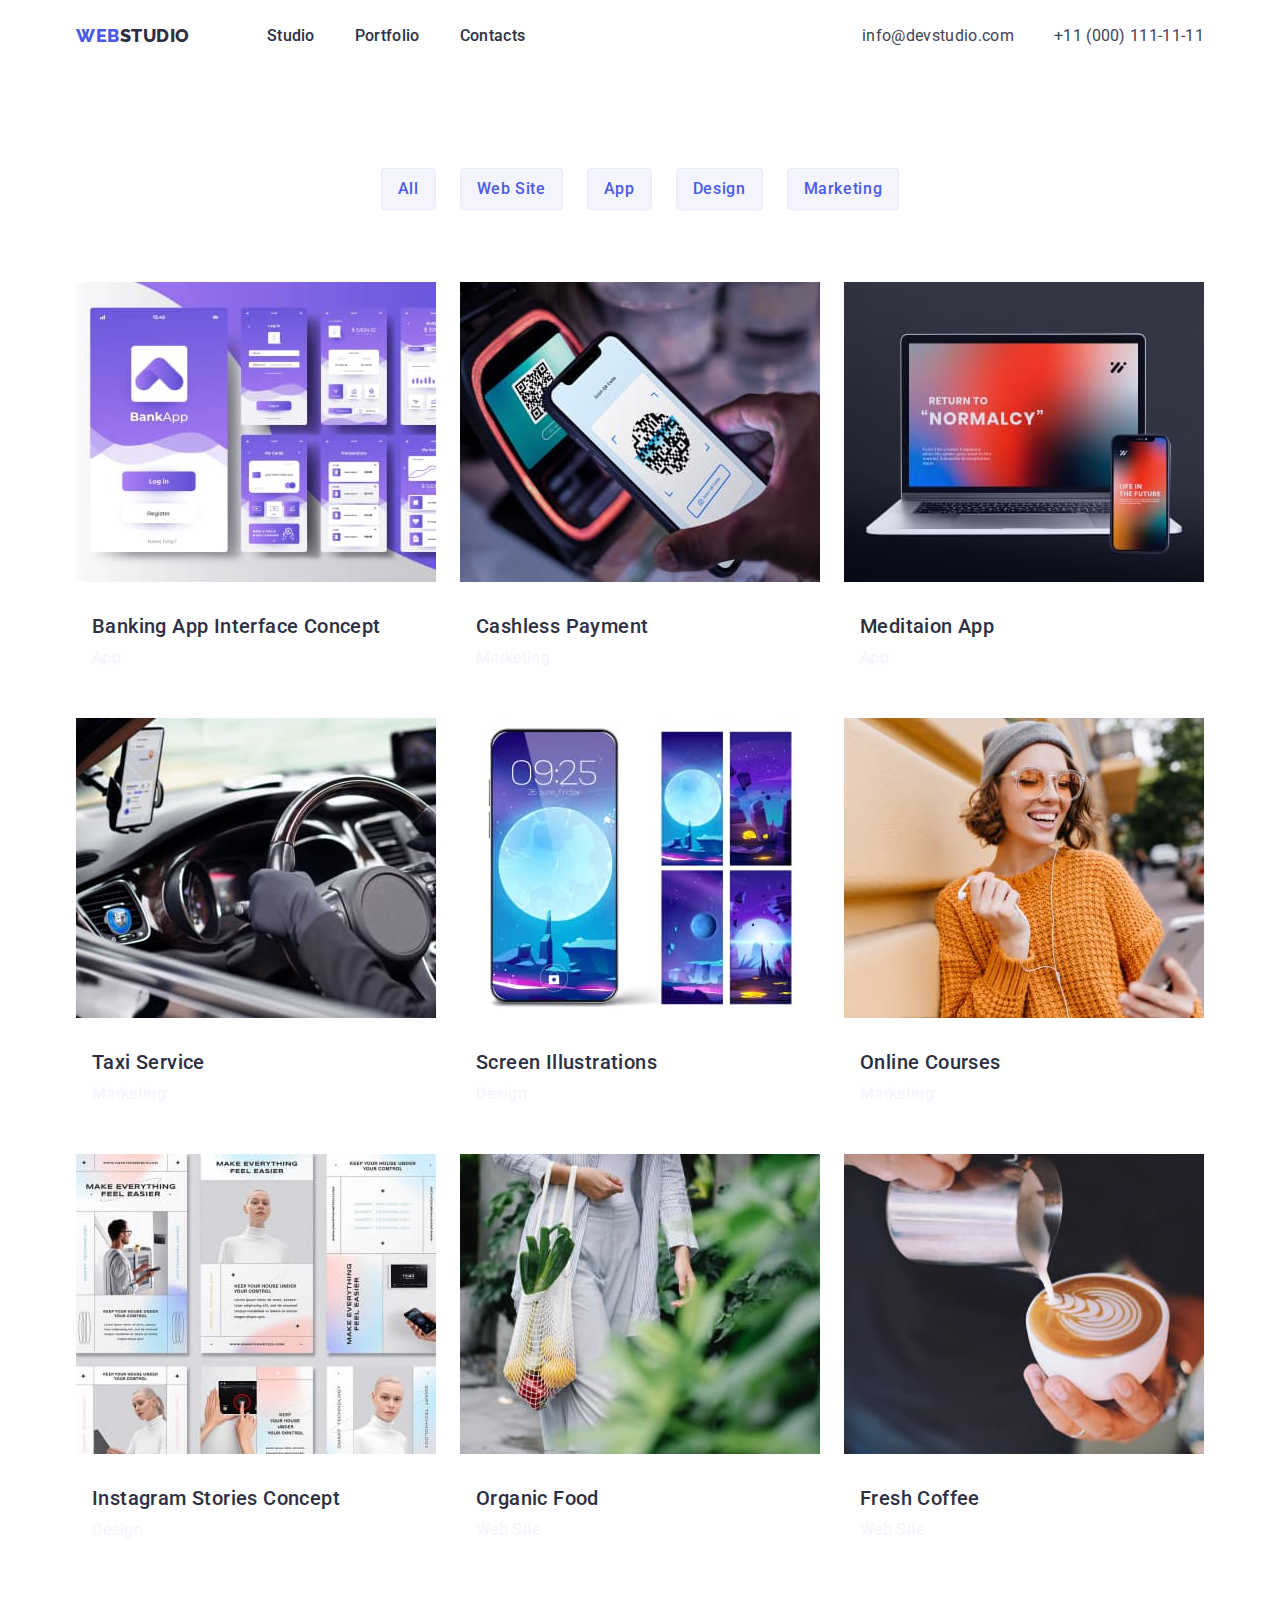
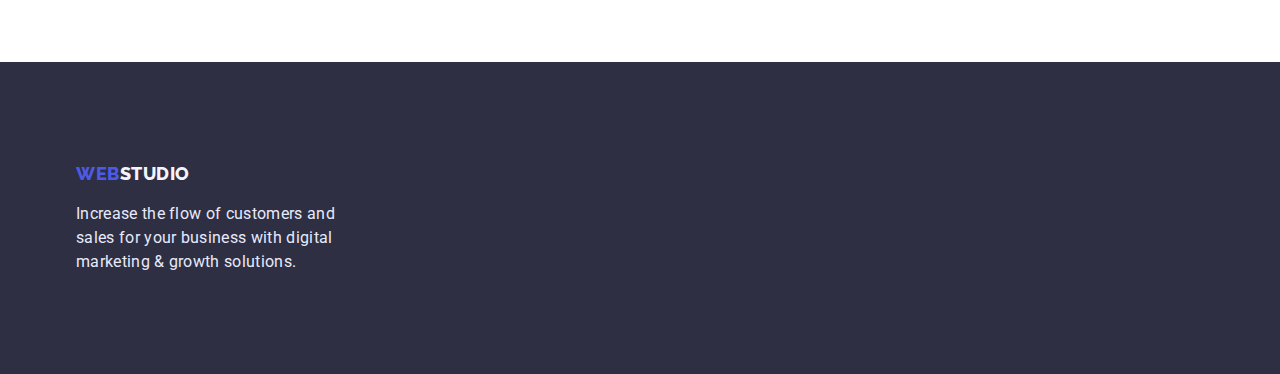
==== portfolio.html @ e655b71c "homework 3" ====
<!DOCTYPE html>
<html lang="en">
	<head>
		<meta charset="UTF-8" />
		<meta http-equiv="X-UA-Compatible" content="IE=edge" />
		<meta name="viewport" content="width=device-width, initial-scale=1.0" />
		<title>Portfolio</title>
		<link rel="preconnect" href="https://fonts.googleapis.com" />
		<link rel="preconnect" href="https://fonts.gstatic.com" crossorigin />
		<link
			rel="stylesheet"
			href="https://fonts.googleapis.com/css2?family=Raleway:wght@800&family=Roboto:wght@400;500;700;900&display=swap"
		/>
		<link
			rel="stylesheet"
			href="https://cdnjs.cloudflare.com/ajax/libs/modern-normalize/1.0.0/modern-normalize.min.css"
		/>
		<link rel="stylesheet" href="./css/styles.css" />
	</head>
	<body>
		<header class="header">
			<div class="page-header container">
				<!-- Logo -->
				<a href="#" class="link logo"><span class="web">WEB</span>STUDIO</a>
				<!-- Nav -->
				<ul class="header-list">
					<li class="header-item"><a class="header-link link" href="./index.html">Studio</a></li>
					<li class="header-item"><a class="header-link link" href="./portfolio.html">Portfolio</a></li>
					<li class="header-item"><a class="header-link link" href="#">Contacts</a></li>
				</ul>
				<!-- Contacts -->
				<ul class="header-contacts">
					<li><a class="header-phone link" href="mailto:info@devstudio.com">info@devstudio.com</a></li>
					<li><a class="header-mail link" href="tel:+110001111111">+11 (000) 111-11-11</a></li>
				</ul>
			</div>
		</header>
		<main>
			<section>
				<div class="container">
					<h1 class="visually-hidden">Portfolio</h1>
					<!-- Filter -->
					<ul class="filter">
						<li class="filter-item"><button class="filter-button" type="button">All</button></li>
						<li class="filter-item"><button class="filter-button" type="button">Web Site</button></li>
						<li class="filter-item"><button class="filter-button" type="button">App</button></li>
						<li class="filter-item"><button class="filter-button" type="button">Design</button></li>
						<li class="filter-item"><button class="filter-button" type="button">Marketing</button></li>
					</ul>
				</div>
				<!-- Portfolio -->
				<div class="container">
					<ul class="portfolio-list">
						<li class="portfolio-item">
							<img
								class="portfolio-card"
								src="./img/portfolio/app.jpg"
								alt="Banking app interface"
								width="360"
								height="300"
							/>
							<h2 class="portfolio-title">Banking App Interface Concept</h2>
							<p class="portfolio-text">App</p>
						</li>
						<li class="portfolio-item">
							<img
								class="portfolio-card"
								src="./img/portfolio/payment.jpg"
								alt="Cashless payment"
								width="360"
								height="300"
							/>
							<h2 class="portfolio-title">Cashless Payment</h2>
							<p class="portfolio-text">Marketing</p>
						</li>
						<li class="portfolio-item">
							<img
								class="portfolio-card"
								src="./img/portfolio/notebook.jpg"
								alt="Notebook and phone"
								width="360"
								height="300"
							/>
							<h2 class="portfolio-title">Meditaion App</h2>
							<p class="portfolio-text">App</p>
						</li>
						<li class="portfolio-item">
							<img
								class="portfolio-card"
								src="./img/portfolio/drive.jpg"
								alt="Driving a car"
								width="360"
								height="300"
							/>
							<h2 class="portfolio-title">Taxi Service</h2>
							<p class="portfolio-text">Marketing</p>
						</li>
						<li class="portfolio-item">
							<img
								class="portfolio-card"
								src="./img/portfolio/phonetheme.jpg"
								alt="Phonethemes"
								width="360"
								height="300"
							/>
							<h2 class="portfolio-title">Screen Illustrations</h2>
							<p class="portfolio-text">Design</p>
						</li>
						<li class="portfolio-item">
							<img
								class="portfolio-card"
								src="./img/portfolio/girl.jpg"
								alt="Girl talkin by phone"
								width="360"
								height="300"
							/>
							<h2 class="portfolio-title">Online Courses</h2>
							<p class="portfolio-text">Marketing</p>
						</li>
						<li class="portfolio-item">
							<img
								class="portfolio-card"
								src="./img/portfolio/feel-easier.jpg"
								alt="Instagram stories screenshots"
								width="360"
								height="300"
							/>
							<h2 class="portfolio-title">Instagram Stories Concept</h2>
							<p class="portfolio-text">Design</p>
						</li>
						<li class="portfolio-item">
							<img
								class="portfolio-card"
								src="./img/portfolio/girlwithbag.jpg"
								alt="Girl carring a bag with fruit"
								width="360"
								height="300"
							/>
							<h2 class="portfolio-title">Organic Food</h2>
							<p class="portfolio-text">Web Site</p>
						</li>
						<li class="portfolio-item">
							<img
								class="portfolio-card"
								src="./img/portfolio/coffee.jpg"
								alt="Making coffee"
								width="360"
								height="300"
							/>
							<h2 class="portfolio-title">Fresh Coffee</h2>
							<p class="portfolio-text">Web Site</p>
						</li>
					</ul>
				</div>
			</section>
		</main>
		<!-- footer -->
		<footer class="footer">
			<div class="container">
				<!-- logo -->
				<a class="link logo" href="#"><span class="web">WEB</span>STUDIO</a>
				<p class="footer-text">
					Increase the flow of customers and sales for your business with digital marketing & growth solutions.
				</p>
			</div>
		</footer>
	</body>
</html>
---- css/styles.css ----
:root {
	--main-text-color: #434455;
	--secondary-text-color: #2e2f42;
	--accent-text-color: #fff;
	--logo-color: #4d5ae5;
	--footer-tex-color: #e7e9fc;
	--main-background-color: #e5e5e5;
	--secondary-background-color: #f4f4fd;
}

.visually-hidden {
	position: absolute;
	width: 1px;
	height: 1px;
	margin: -1px;
	border: 0;
	padding: 0;
	white-space: nowrap;
	clip-path: inset(100%);
	clip: rect(0 0 0 0);
	overflow: hidden;
}
ul {
	list-style: none;
	margin-top: 0;
	margin-bottom: 0;
	padding-left: 0;
}
.link {
	font-family: inherit;
	text-decoration: none;
}
h1,
h2,
h3,
h4,
p {
	margin-top: 0;
	margin-bottom: 0;
}
img {
	display: block;
}
button {
	cursor: pointer;
}
body {
	font-family: "Roboto", sans-serif;
	color: var(--main-text-color);
	background-color: var(--accent-text-color);
}
.container {
	width: 1152px;
	margin-left: auto;
	margin-right: auto;
	padding-left: 12px;
	padding-right: 12px;
}
/* --Header-- */
.page-header {
	display: flex;
	align-items: center;
	padding-top: 24px;
	padding-bottom: 24px;
}
.logo {
	margin-right: 77px;
}
.header-item:not(:last-child) {
	margin-right: 40px;
}
.header-list {
	display: flex;
}
.header-contacts {
	display: flex;
	margin-left: auto;
}
.header-phone {
	margin-right: 40px;
}
.logo {
	font-family: "Raleway", sans-serif;
	font-weight: 800;
	font-size: 18px;
	line-height: 1.33;
	letter-spacing: 0.03em;
	color: var(--secondary-text-color);
}
.web {
	font-family: "Raleway", sans-serif;
	font-weight: 800;
	font-size: 18px;
	line-height: 1.33;
	letter-spacing: 0.03em;
	color: var(--logo-color);
}
.header-link {
	font-weight: 500;
	font-size: 16px;
	line-height: 1.5;
	letter-spacing: 0.02em;
	color: var(--secondary-text-color);
}
.header-link:hover,
.header-link:focus {
	color: var(--main-text-color);
}
.header-link:active {
	color: var(--logo-color);
}
.header-phone,
.header-mail {
	font-size: 16px;
	line-height: 1.5;
	letter-spacing: 0.02em;
	color: var(--main-text-color);
}
.header-phone:hover,
.header-mail:hover,
.header-phone:focus,
.header-mail:focus {
	color: var(--logo-color);
}
/* --Main Page-- */
/* --Hero-- */
.hero {
	background-color: var(--secondary-text-color);
}
.hero > .container {
	padding-top: 181px;
	padding-bottom: 192px;
}
.hero-title {
	width: 492px;
	margin-left: auto;
	margin-right: auto;
	margin-bottom: 59px;

	font-weight: 500;
	font-size: 56px;
	line-height: 1.07;
	letter-spacing: 0.02em;
	color: var(--accent-text-color);
}
.hero-button {
	display: block;
	padding: 16px 32px;
	margin-left: auto;
	margin-right: auto;

	font-family: "Roboto", sans-serif;
	font-weight: 500;
	font-style: normal;
	font-size: 16px;
	line-height: 1.19;
	letter-spacing: 0.04em;
	color: var(--accent-text-color);
	background: var(--logo-color);
	border-radius: 4px;
	border: transparent;
}
.hero-button:hover {
	background-color: var(--logo-color);
}
.hero-button:active {
	background-color: #404bbf;
}
/* --Qualities-- */
.qualities {
	padding-top: 120px;
	padding-bottom: 120px;
}
.qualities-list {
	display: flex;
	margin-right: -24px;
}
.qualities-item {
	flex-basis: calc(100% / 4 - 24px);
	margin-right: 24px;
}
.qualities-title {
	margin-bottom: 8px;

	font-weight: 500;
	font-size: 20px;
	line-height: 1.2;
	letter-spacing: 0.02em;
	color: var(--secondary-text-color);
}
.qualities-text {
	font-size: 16px;
	line-height: 1.5;
	letter-spacing: 0.02em;
	color: var(--main-text-color);
}
/* Work */
.work {
	padding-bottom: 120px;
}
.work-title {
	width: 322px;
	margin-left: auto;
	margin-right: auto;
	margin-bottom: 72px;

	font-weight: 500;
	font-size: 36px;
	line-height: 1.11;
	letter-spacing: 0.02em;
	text-transform: capitalize;
	color: var(--secondary-text-color);
}
.work-list {
	display: flex;
	justify-content: space-between;
}
/* --Team-- */
.team {
	padding-top: 120px;
	padding-bottom: 120px;

	background-color: var(--secondary-background-color);
}
.team-list {
	display: flex;
	justify-content: space-between;
	text-align: center;
}
.team-title {
	width: 162px;
	margin-left: auto;
	margin-right: auto;
	margin-bottom: 72px;

	font-weight: 500;
	font-size: 36px;
	line-height: 1.11;
	letter-spacing: 0.02em;
	text-transform: capitalize;
	color: var(--secondary-text-color);
}
.name {
	width: 135px;
	margin-left: auto;
	margin-right: auto;
	margin-top: 32px;
	margin-bottom: 8px;

	text-align: center;
	font-weight: 500;
	font-size: 20px;
	line-height: 1.2;
	letter-spacing: 0.02em;
	color: var(--secondary-text-color);
}
.job {
	width: ;
	font-size: 16px;
	line-height: 1.5;
	letter-spacing: 0.02em;
	color: var(--main-text-color);
}
/* --Portfolio Page-- */
/* --Filter-- */
.filter {
	display: flex;
	justify-content: center;
	padding-top: 96px;
	padding-bottom: 72px;
}
.filter-item:not(:last-child) {
	margin-right: 24px;
}
.filter-button {
	padding: 8px 16px;

	font-family: inherit;
	font-weight: 500;
	font-style: normal;
	font-size: 16px;
	line-height: 1.5;
	letter-spacing: 0.04em;
	color: var(--logo-color);
	background: var(--secondary-background-color);
	border: 1px solid var(--footer-tex-color);
	border-radius: 4px;
}
.filter-button:hover,
.filter-button:focus {
	color: var(--accent-text-color);
	background: var(--logo-color);
}
/* --Portfolio-- */
.portfolio-list {
	display: flex;
	padding: 0;
	margin: 0;
	flex-wrap: wrap;
	padding-bottom: 120px;
	margin-right: -24px;
}
.portfolio-item {
	flex-basis: calc(100% / 3 - 24px);
}
.portfolio-item:not(:nth-child(3n)) {
	margin-right: 24px;
}
.portfolio-item:not(:nth-last-child(-n + 3)) {
	margin-bottom: 48px;
}
.portfolio-card {
	display: block;
	margin-bottom: 32px;
}
.portfolio-title {
	padding-left: 16px;
	margin-bottom: 8px;

	font-weight: 500;
	font-size: 20px;
	line-height: 1.2;
	letter-spacing: 0.02em;
	color: var(--secondary-text-color);
}
.portfolio-text {
	padding-left: 16px;

	font-size: 16px;
	line-height: 1.5;
	letter-spacing: 0.02em;
	color: var(--main-text-color);
}
.portfolio-text {
	font-size: 16px;
	line-height: 1.5;
	letter-spacing: 0.02em;
	color: var(--secondary-background-color);
}
/* --Footer-- */
.footer {
	background-color: var(--secondary-text-color);
	padding-top: 100px;
	padding-bottom: 100px;
}
.footer .logo {
	font-family: "Raleway", sans-serif;
	font-weight: 800;
	font-size: 18px;
	line-height: 1.33;
	letter-spacing: 0.03em;
	color: var(--secondary-background-color);
}
.footer-text {
	width: 264px;
	margin-top: 16px;

	font-size: 16px;
	line-height: 1.5;
	letter-spacing: 0.02em;
	color: var(--footer-tex-color);
	background: var(--secondary-text-color);
}
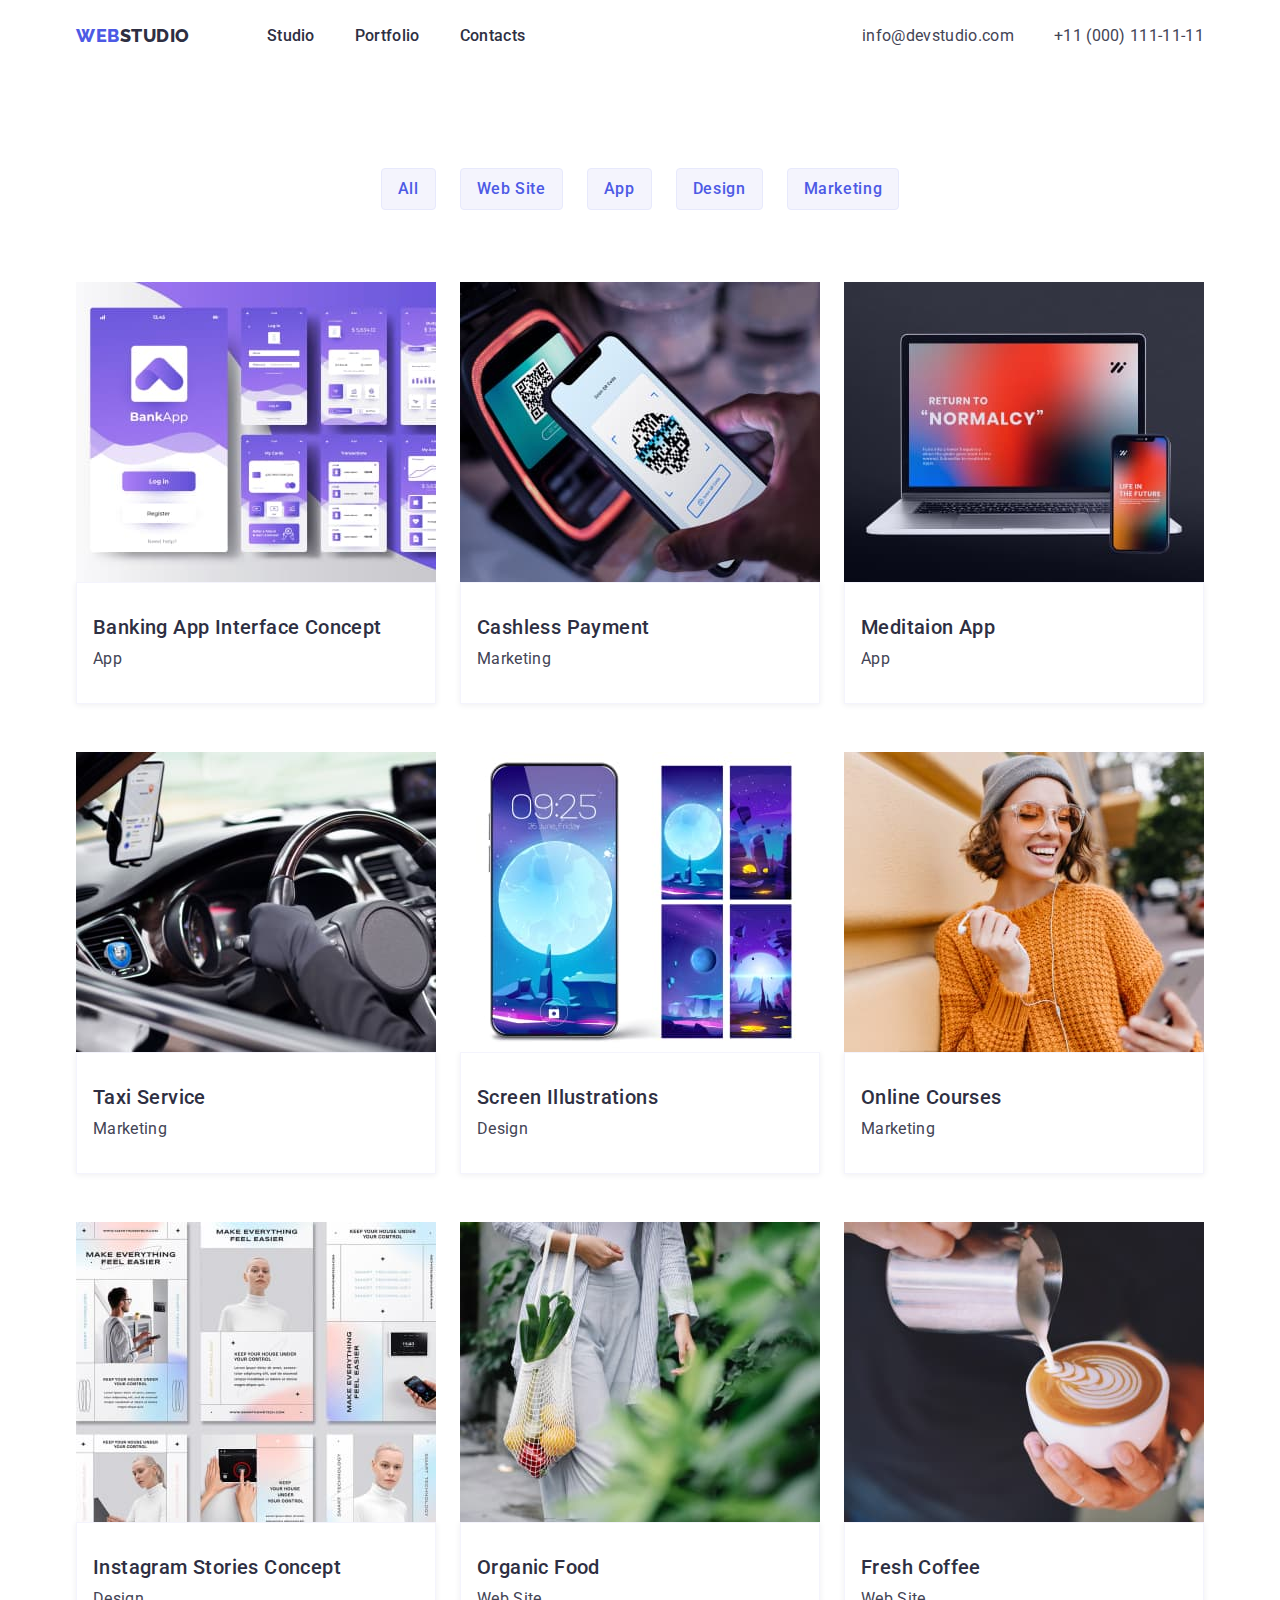
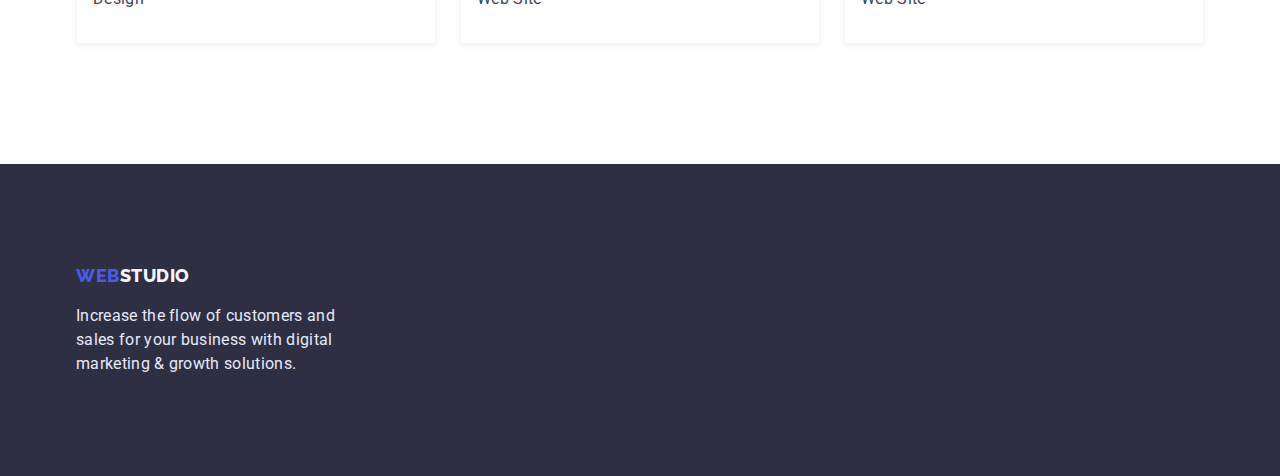
==== commit bb304ca4: "Correction" ====
--- a/portfolio.html
+++ b/portfolio.html
@@ -36,7 +36,7 @@
 			</div>
 		</header>
 		<main>
-			<section>
+			<section class="portfolio">
 				<div class="container">
 					<h1 class="visually-hidden">Portfolio</h1>
 					<!-- Filter -->
@@ -47,9 +47,7 @@
 						<li class="filter-item"><button class="filter-button" type="button">Design</button></li>
 						<li class="filter-item"><button class="filter-button" type="button">Marketing</button></li>
 					</ul>
-				</div>
-				<!-- Portfolio -->
-				<div class="container">
+					<!-- Portfolio -->
 					<ul class="portfolio-list">
 						<li class="portfolio-item">
 							<img
@@ -59,8 +57,10 @@
 								width="360"
 								height="300"
 							/>
-							<h2 class="portfolio-title">Banking App Interface Concept</h2>
-							<p class="portfolio-text">App</p>
+							<div class="portfolio-card-text">
+								<h2 class="portfolio-title">Banking App Interface Concept</h2>
+								<p class="portfolio-text">App</p>
+							</div>
 						</li>
 						<li class="portfolio-item">
 							<img
@@ -70,8 +70,10 @@
 								width="360"
 								height="300"
 							/>
-							<h2 class="portfolio-title">Cashless Payment</h2>
-							<p class="portfolio-text">Marketing</p>
+							<div class="portfolio-card-text">
+								<h2 class="portfolio-title">Cashless Payment</h2>
+								<p class="portfolio-text">Marketing</p>
+							</div>
 						</li>
 						<li class="portfolio-item">
 							<img
@@ -81,8 +83,10 @@
 								width="360"
 								height="300"
 							/>
-							<h2 class="portfolio-title">Meditaion App</h2>
-							<p class="portfolio-text">App</p>
+							<div class="portfolio-card-text">
+								<h2 class="portfolio-title">Meditaion App</h2>
+								<p class="portfolio-text">App</p>
+							</div>
 						</li>
 						<li class="portfolio-item">
 							<img
@@ -92,8 +96,10 @@
 								width="360"
 								height="300"
 							/>
-							<h2 class="portfolio-title">Taxi Service</h2>
-							<p class="portfolio-text">Marketing</p>
+							<div class="portfolio-card-text">
+								<h2 class="portfolio-title">Taxi Service</h2>
+								<p class="portfolio-text">Marketing</p>
+							</div>
 						</li>
 						<li class="portfolio-item">
 							<img
@@ -103,8 +109,10 @@
 								width="360"
 								height="300"
 							/>
-							<h2 class="portfolio-title">Screen Illustrations</h2>
-							<p class="portfolio-text">Design</p>
+							<div class="portfolio-card-text">
+								<h2 class="portfolio-title">Screen Illustrations</h2>
+								<p class="portfolio-text">Design</p>
+							</div>
 						</li>
 						<li class="portfolio-item">
 							<img
@@ -114,8 +122,10 @@
 								width="360"
 								height="300"
 							/>
-							<h2 class="portfolio-title">Online Courses</h2>
-							<p class="portfolio-text">Marketing</p>
+							<div class="portfolio-card-text">
+								<h2 class="portfolio-title">Online Courses</h2>
+								<p class="portfolio-text">Marketing</p>
+							</div>
 						</li>
 						<li class="portfolio-item">
 							<img
@@ -125,8 +135,10 @@
 								width="360"
 								height="300"
 							/>
-							<h2 class="portfolio-title">Instagram Stories Concept</h2>
-							<p class="portfolio-text">Design</p>
+							<div class="portfolio-card-text">
+								<h2 class="portfolio-title">Instagram Stories Concept</h2>
+								<p class="portfolio-text">Design</p>
+							</div>
 						</li>
 						<li class="portfolio-item">
 							<img
@@ -136,8 +148,10 @@
 								width="360"
 								height="300"
 							/>
-							<h2 class="portfolio-title">Organic Food</h2>
-							<p class="portfolio-text">Web Site</p>
+							<div class="portfolio-card-text">
+								<h2 class="portfolio-title">Organic Food</h2>
+								<p class="portfolio-text">Web Site</p>
+							</div>
 						</li>
 						<li class="portfolio-item">
 							<img
@@ -147,8 +161,10 @@
 								width="360"
 								height="300"
 							/>
-							<h2 class="portfolio-title">Fresh Coffee</h2>
-							<p class="portfolio-text">Web Site</p>
+							<div class="portfolio-card-text">
+								<h2 class="portfolio-title">Fresh Coffee</h2>
+								<p class="portfolio-text">Web Site</p>
+							</div>
 						</li>
 					</ul>
 				</div>
--- a/css/styles.css
+++ b/css/styles.css
@@ -50,18 +50,16 @@
 	background-color: var(--accent-text-color);
 }
 .container {
-	width: 1152px;
+	width: 1158px;
 	margin-left: auto;
 	margin-right: auto;
-	padding-left: 12px;
-	padding-right: 12px;
+	padding-left: 15px;
+	padding-right: 15px;
 }
 /* --Header-- */
 .page-header {
 	display: flex;
 	align-items: center;
-	padding-top: 24px;
-	padding-bottom: 24px;
 }
 .logo {
 	margin-right: 77px;
@@ -96,6 +94,10 @@
 	color: var(--logo-color);
 }
 .header-link {
+	display: block;
+	padding-top: 24px;
+	padding-bottom: 24px;
+
 	font-weight: 500;
 	font-size: 16px;
 	line-height: 1.5;
@@ -125,18 +127,18 @@
 /* --Main Page-- */
 /* --Hero-- */
 .hero {
+	padding-top: 192px;
+	padding-bottom: 192px;
+
+	text-align: center;
 	background-color: var(--secondary-text-color);
-}
-.hero > .container {
-	padding-top: 181px;
-	padding-bottom: 192px;
 }
 .hero-title {
 	width: 492px;
 	margin-left: auto;
 	margin-right: auto;
 	margin-bottom: 59px;
-
+	
 	font-weight: 500;
 	font-size: 56px;
 	line-height: 1.07;
@@ -197,11 +199,9 @@
 /* Work */
 .work {
 	padding-bottom: 120px;
+	text-align: center;
 }
 .work-title {
-	width: 322px;
-	margin-left: auto;
-	margin-right: auto;
 	margin-bottom: 72px;
 
 	font-weight: 500;
@@ -220,6 +220,7 @@
 	padding-top: 120px;
 	padding-bottom: 120px;
 
+	text-align: center;
 	background-color: var(--secondary-background-color);
 }
 .team-list {
@@ -228,9 +229,6 @@
 	text-align: center;
 }
 .team-title {
-	width: 162px;
-	margin-left: auto;
-	margin-right: auto;
 	margin-bottom: 72px;
 
 	font-weight: 500;
@@ -240,14 +238,16 @@
 	text-transform: capitalize;
 	color: var(--secondary-text-color);
 }
+.team-item {
+	background-color: var(--accent-text-color);
+}
+.team-item-text {
+	padding-top: 32px;
+	padding-bottom: 32px;
+	text-align: center;
+}
 .name {
-	width: 135px;
-	margin-left: auto;
-	margin-right: auto;
-	margin-top: 32px;
 	margin-bottom: 8px;
-
-	text-align: center;
 	font-weight: 500;
 	font-size: 20px;
 	line-height: 1.2;
@@ -263,12 +263,16 @@
 }
 /* --Portfolio Page-- */
 /* --Filter-- */
+.portfolio {
+	padding-top: 96px;
+	padding-bottom: 120px;
+}
 .filter {
+	margin-bottom: 72px;
+
 	display: flex;
 	justify-content: center;
-	padding-top: 96px;
-	padding-bottom: 72px;
-}
+	}
 .filter-item:not(:last-child) {
 	margin-right: 24px;
 }
@@ -297,7 +301,6 @@
 	padding: 0;
 	margin: 0;
 	flex-wrap: wrap;
-	padding-bottom: 120px;
 	margin-right: -24px;
 }
 .portfolio-item {
@@ -311,10 +314,15 @@
 }
 .portfolio-card {
 	display: block;
-	margin-bottom: 32px;
+	}
+.portfolio-card-text {
+	padding-left: 16px;
+	padding-top: 32px;
+	padding-bottom: 32px;
+	border: 0.5px solid #F4F4FD;
+box-shadow: 0px 1px 6px rgba(46, 47, 66, 0.08);
 }
 .portfolio-title {
-	padding-left: 16px;
 	margin-bottom: 8px;
 
 	font-weight: 500;
@@ -324,18 +332,10 @@
 	color: var(--secondary-text-color);
 }
 .portfolio-text {
-	padding-left: 16px;
-
-	font-size: 16px;
-	line-height: 1.5;
-	letter-spacing: 0.02em;
-	color: var(--main-text-color);
-}
-.portfolio-text {
-	font-size: 16px;
-	line-height: 1.5;
-	letter-spacing: 0.02em;
-	color: var(--secondary-background-color);
+	font-size: 16px;
+	line-height: 1.5;
+	letter-spacing: 0.02em;
+	color: var(--main-text-color);
 }
 /* --Footer-- */
 .footer {
